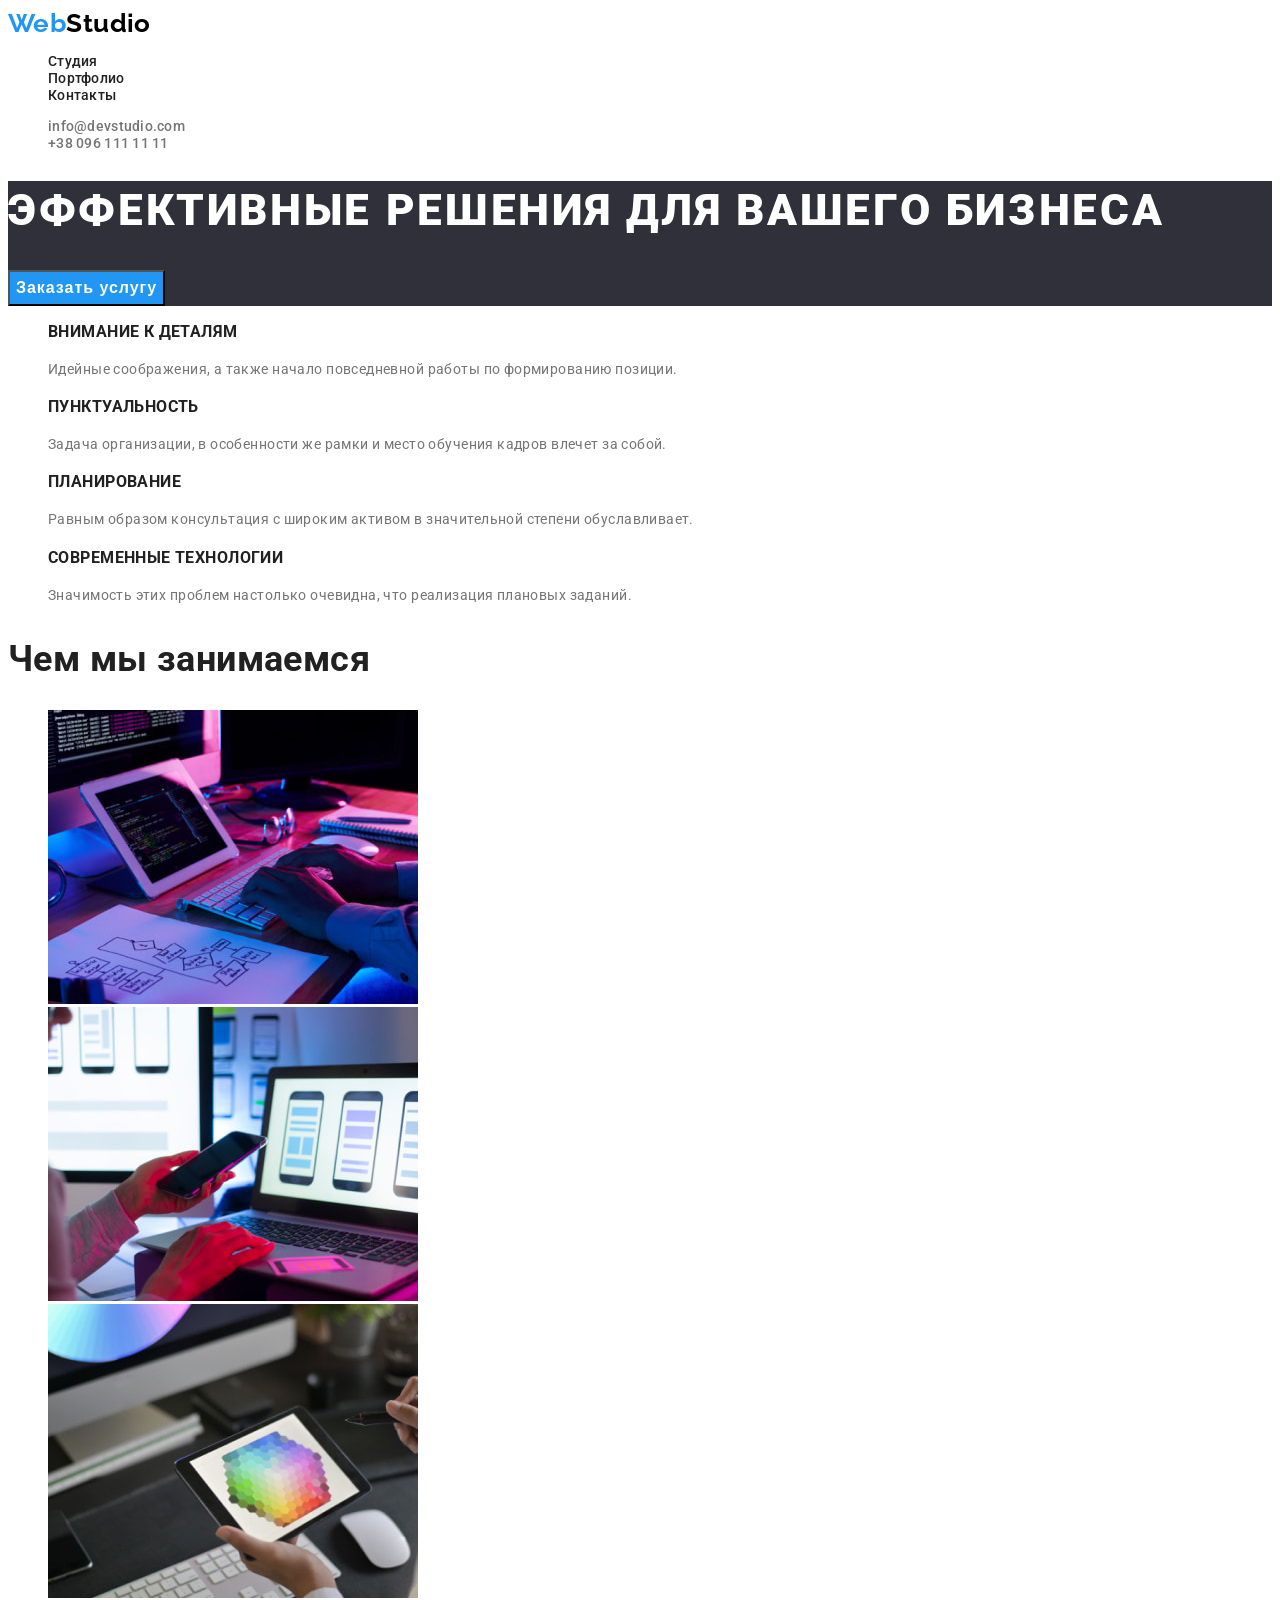
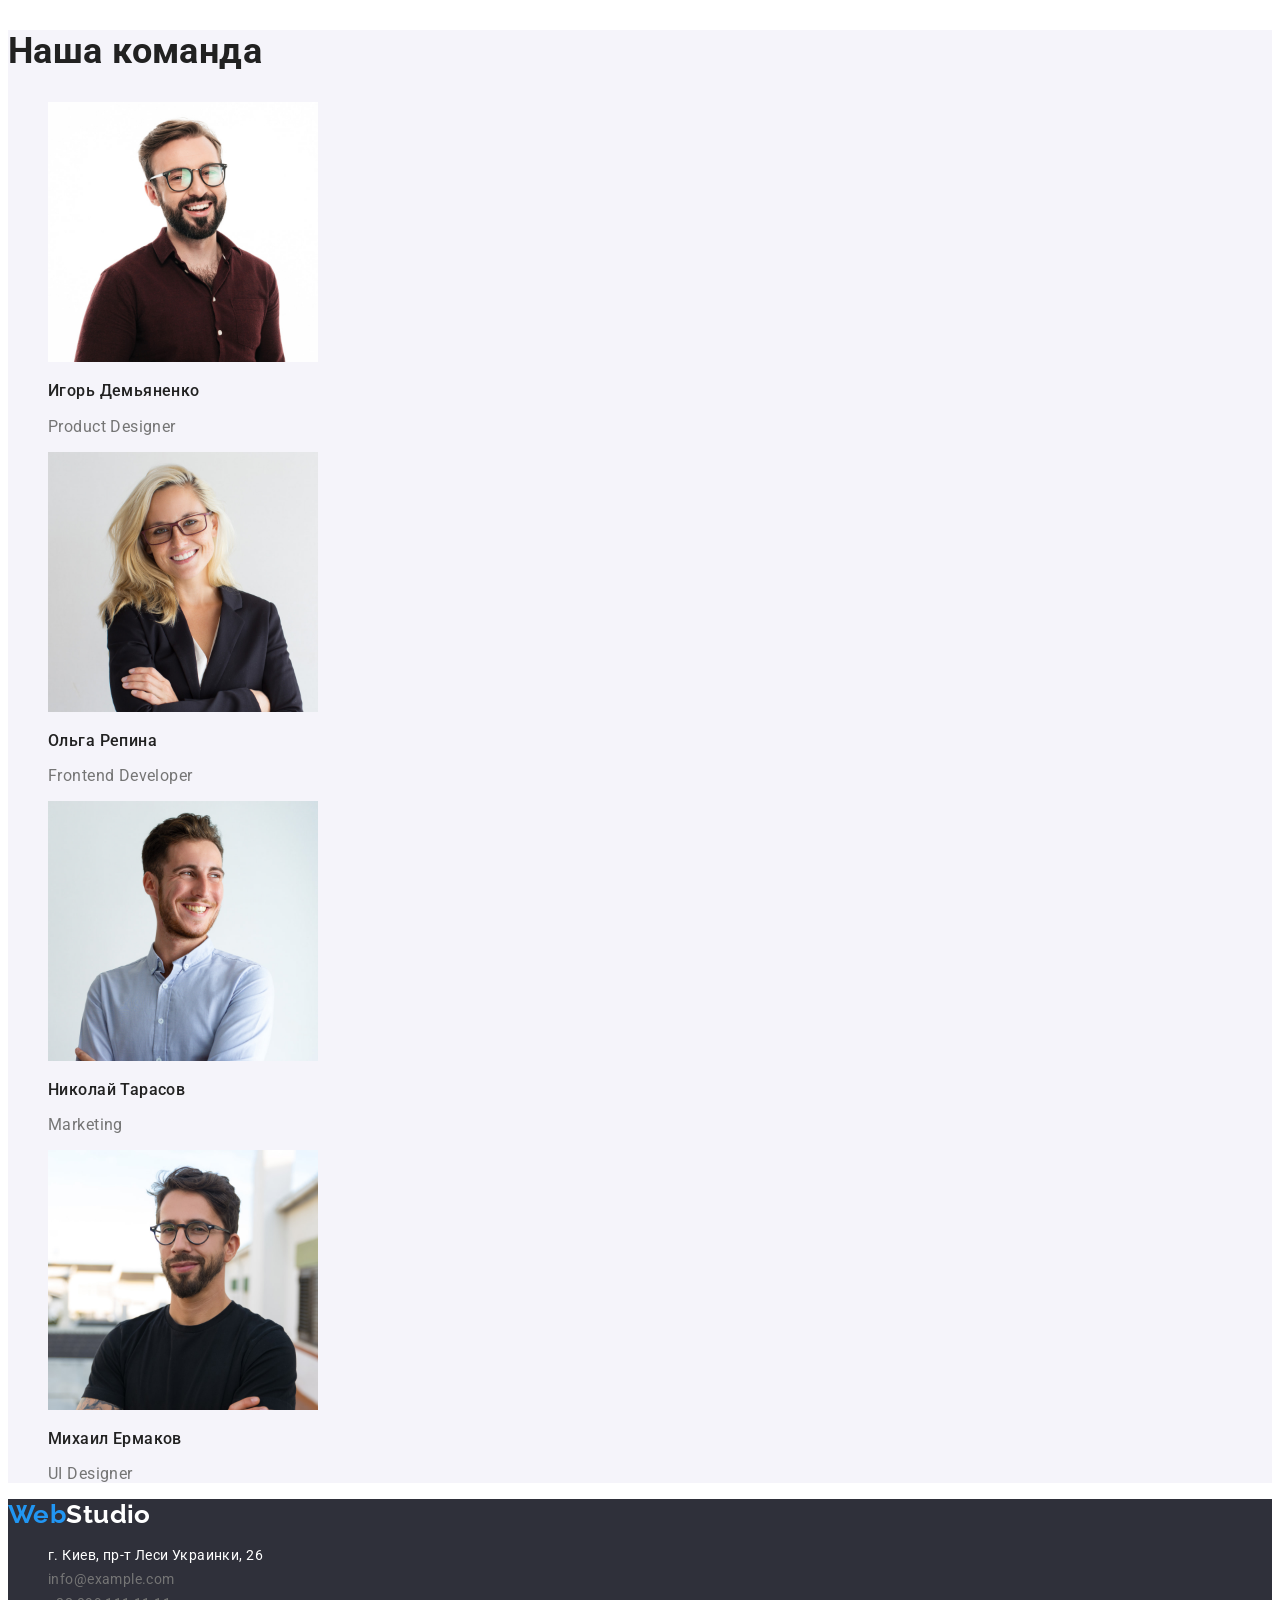
==== index.html @ 4fcdc8d4 "Initial commit" ====
<!DOCTYPE html>
<html lang="ru">
<head>
    <meta charset="UTF-8">
    <meta http-equiv="X-UA-Compatible" content="IE=edge">
    <meta name="viewport" content="width=device-width, initial-scale=1.0">
    <title>WebStudio</title>
    <link rel="stylesheet" href="./css/styles.css">
    <link rel="preconnect" href="https://fonts.googleapis.com">
    <link rel="preconnect" href="https://fonts.gstatic.com" crossorigin>
    <link
        href="https://fonts.googleapis.com/css2?family=Raleway:wght@700&family=Roboto:wght@400;500;700;900&family=Rowdies:wght@300&display=swap"
        rel="stylesheet">
</head>
<body>

    <!--Шапка сайта-->
<header class="header">
    <nav>
        <a class="header-logo" href="./index.html">Web<span class="header-logo-secondary">Studio</span> </a>
        <ul class="header-list">
            <li class="header-item"><a class="link" href="./index.html">Студия</a></li>
            <li class="header-item"><a class="link" href="./portfolio.html">Портфолио</a></li>
            <li class="header-item"><a  class="link" href="">Контакты</a></li>
        </ul>
    </nav>
    <ul class="header-contact-list">
        <li class="header-contact-item"> <a class="link" href="mailto:info@devstudio.com">info@devstudio.com</a></li>
        <li class="header-contact-item"><a class="link" href="tel:+380961111111">+38 096 111 11 11</a> </li>
    </ul>
</header>

<!--Герой-->
<main class="hero">
    <h1 class="hero-title">Эффективные решения для вашего бизнеса</h1>
    <button class="hero-button" type="button">Заказать услугу</button>
</main>

<!--Наши преимущества-->
<section class="advantage">
    <h2 class="advantage-title" hidden>Наши преимущества</h2>
    <ul class="advantage-list">
        <li class="advantage-item">
            <h3 class="advantage-subtitle">Внимание к деталям</h3>
            <p class="advantage-text">Идейные соображения, а также начало повседневной работы по формированию позиции.</p>
        </li>
        <li class="advantage-item">
            <h3 class="advantage-subtitle">Пунктуальность</h3>
            <p class="advantage-text">Задача организации, в особенности же рамки и место обучения кадров влечет за собой.</p>
        </li>
        <li class="advantage-item">
            <h3 class="advantage-subtitle">Планирование</h3>
            <p class="advantage-text">Равным образом консультация с широким активом в значительной степени обуславливает.</p>
        </li>
        <li class="advantage-item">
            <h3 class="advantage-subtitle">Современные технологии</h3>
            <p class="advantage-text">Значимость этих проблем настолько очевидна, что реализация плановых заданий.</p>
        </li>
    </ul>
</section>

<!-- Чем мы занимаемся -->

<section class="business">
    <h2 class="business-title">Чем мы занимаемся</h2>
    <ul class="business-list">
        <li class="business-item">
            <img src="./images/icon1.jpg" alt="Программирование" width="370" height="294">
        </li>
        <li class="business-item">
            <img src="./images/icon2.jpg" alt="Разаработка приложений" width="370" height="294">
        </li>
        <li class="business-item">
            <img src="./images/icon3.jpg" alt="Дизайн" width="370" height="294">
        </li>
    </ul>
</section>

<!-- Наша команда -->

<section class="team">
    <h2 class="team-title">Наша команда</h2>
    <ul class="team-list">
        <li class="team-item">
            <img class="team-img" src="./images/photoid.jpg" alt="Игорь Демьяненко" width="270" height="260">
            <h3 class="team-subtitle">Игорь Демьяненко</h3>
            <p class="team-text">Product Designer</p>
        </li>
        <li class="team-item">
            <img class="team-img" src="./images/photoor.jpg" alt="Ольга Репина" width="270" height="260">
            <h3 class="team-subtitle">Ольга Репина</h3>
            <p class="team-text">Frontend Developer</p>
        </li>
        <li class="team-item">
            <img class="team-img" src="./images/photont.jpg" alt="Николай Тарасов" width="270" height="260">
            <h3 class="team-subtitle">Николай Тарасов</h3>
            <p class="team-text">Marketing</p>
        </li>
        <li class="team-item">
            <img class="team-img" src="./images/photome.jpg" alt="Михаил Ермаков" width="270" height="260">
            <h3 class="team-subtitle">Михаил Ермаков</h3>
            <p class="team-text">UI Designer</p>
        </li>
    </ul>
</section>

<!-- Футер -->

<footer class="footer">
    <a class="footer-logo" href="./index.html">Web<span class="footer-logo-secondary">Studio</span> </a>
    <address>
        <ul class="footer-list">
            <li class="footer-adress">г. Киев, пр-т Леси Украинки, 26</li>
            <li class="footer-mail"><a class="link" href="mailto:info@example.com">info@example.com</a></li>
            <li class="footer-item"><a class="link" href="tel:+380991111111">+38 099 111 11 11</a></li>
        </ul>
    </address>
</footer>

</body>
</html>
---- css/styles.css ----
/* Переменные */
:root {
  /* Основной цвет фона */
  --main-bg-color: #ffffff;

  /* Дополнительный цвет фона*/
  --secondary-light-bg-color: #f5f4fa;
  --secondary-dark-bg-color: #2f303a;
  --secondary-blue-bg-color: #2196f3;
  --hover-btn-color: #188ce8;

  /* Цвета текста */
  /* Дополнительный цвет логотипа */
  --secondary-logo-color: #000000;
  /* Цвет текста заголовков */
  --title-font-color: #212121;
  /*Основной цвет текста */
  --text-font-color: #757575;
  /*Основной цвет текста */
  --white-font-color: #ffffff;
  /*Ховер цвет текста */
  --blue-font-color: #2196f3;
  /*Ховер цвет текста */
  --footer-contact-font-color: rgba(255, 255, 255, 0, 6);
}

body {
  font-family: Roboto, sans-serif;
  font-size: 14px;
  letter-spacing: 0.03em;
  color: var(--text-font-color);
  background-color: var(--main-bg-color);
}

/* ДЛЯ СТРАНИЦЫ СТУДИЯ */

/* Шапка сайта */
.header-logo {
  font-family: Raleway, sans-serif;
  font-weight: 700;
  font-size: 26px;
  line-height: 1.19;
  color: var(--blue-font-color);
  text-decoration: none;
}
.header-logo-secondary {
  color: var(--secondary-logo-color);
}
.header-list {
  list-style: none;
}
.header-item .link {
  font-weight: 500;
  line-height: 1.14;
  letter-spacing: 0.02em;
  color: var(--title-font-color);
  text-decoration: none;
}
.header-item .link:hover,
.header-item .link:focus {
  color: var(--blue-font-color);
}
.header-contact-list {
  list-style: none;
}
.header-contact-list .link {
  font-weight: 500;
  line-height: 1.14;
  letter-spacing: 0.02em;
  color: var(--text-font-color);
  text-decoration: none;
}
.header-contact-list .link:hover,
.header-contact-list .link:focus {
  color: var(--blue-font-color);
}

/* Герой */
.hero {
  background-color: var(--secondary-dark-bg-color);
}
.hero-title {
  font-weight: 900;
  font-size: 44px;
  line-height: 1.36;
  letter-spacing: 0.06em;
  text-transform: uppercase;
  color: var(--white-font-color);
}
.hero-button {
  font-size: 16px;
  font-weight: 700;
  line-height: 1.87;
  letter-spacing: 0.06em;
  text-align: center;
  color: var(--white-font-color);
  background-color: var(--secondary-blue-bg-color);
}
.hero-button:hover,
.hero-button:focus {
  background-color: var(--hover-btn-color);
}

/* Наши преимущества */
.advantage-list {
  list-style: none;
}
.advantage-title {
  visibility: hidden;
}
.advantage-subtitle {
  font-weight: 700;
  line-height: 1.14;
  text-transform: uppercase;
  color: var(--title-font-color);
}
.advantage-text {
  line-height: 1.71;
}

/* Чем мы занимаемся */
.business-title {
  font-weight: 700;
  font-size: 36px;
  line-height: 1.17;
  color: var(--title-font-color);
}
.business-list {
  list-style: none;
}

/* Наша команда */
.team {
  background-color: var(--secondary-light-bg-color);
}
.team-title {
  font-weight: 700;
  font-size: 36px;
  line-height: 1.17;
  color: var(--title-font-color);
}
.team-list {
  list-style: none;
}
.team-subtitle {
  font-weight: 500;
  font-size: 16px;
  line-height: 1.19;
  color: var(--title-font-color);
}
.team-text {
  font-size: 16px;
  line-height: 1.19;
}

/* Футер */
.footer {
  background-color: var(--secondary-dark-bg-color);
}
.footer-logo {
  font-family: Raleway, sans-serif;
  font-weight: 700;
  font-size: 26px;
  line-height: 1.19;
  color: var(--blue-font-color);
  text-decoration: none;
}
.footer-logo-secondary {
  color: var(--white-font-color);
}

.footer-list {
  list-style: none;
}
.footer-list .link {
  line-height: 1.71;
  text-decoration: none;
  color: inherit;
  font-style: normal;
}
.footer-adress {
  line-height: 1.71;
  font-style: normal;
  color: var(--white-font-color);
}

/* ДЛЯ СТРАНИЦЫ ПОРТФОЛИО */

/* Наши работы */
.portfolio-title {
  visibility: hidden;
}

.service-list {
  list-style: none;
}
.service-button {
  font-weight: 500;
  font-size: 16px;
  line-height: 1.62;
  letter-spacing: 0.03em;
  color: var(--title-font-color);
  background-color: var(--secondary-light-bg-color);
  cursor: pointer;
}
.service-button:hover,
.service-button:focus {
  color: var(--white-font-color);
  background-color: var(--secondary-blue-bg-color);
}

.project-list {
  list-style: none;
}
.project-link {
  text-decoration: none;
}
.project-title {
  font-weight: 700;
  font-size: 18px;
  line-height: 2;
  letter-spacing: 0.06em;
  color: var(--title-font-color);
}
.project-text {
  font-size: 16px;
  line-height: 1.87;
  color: var(--text-font-color);
}
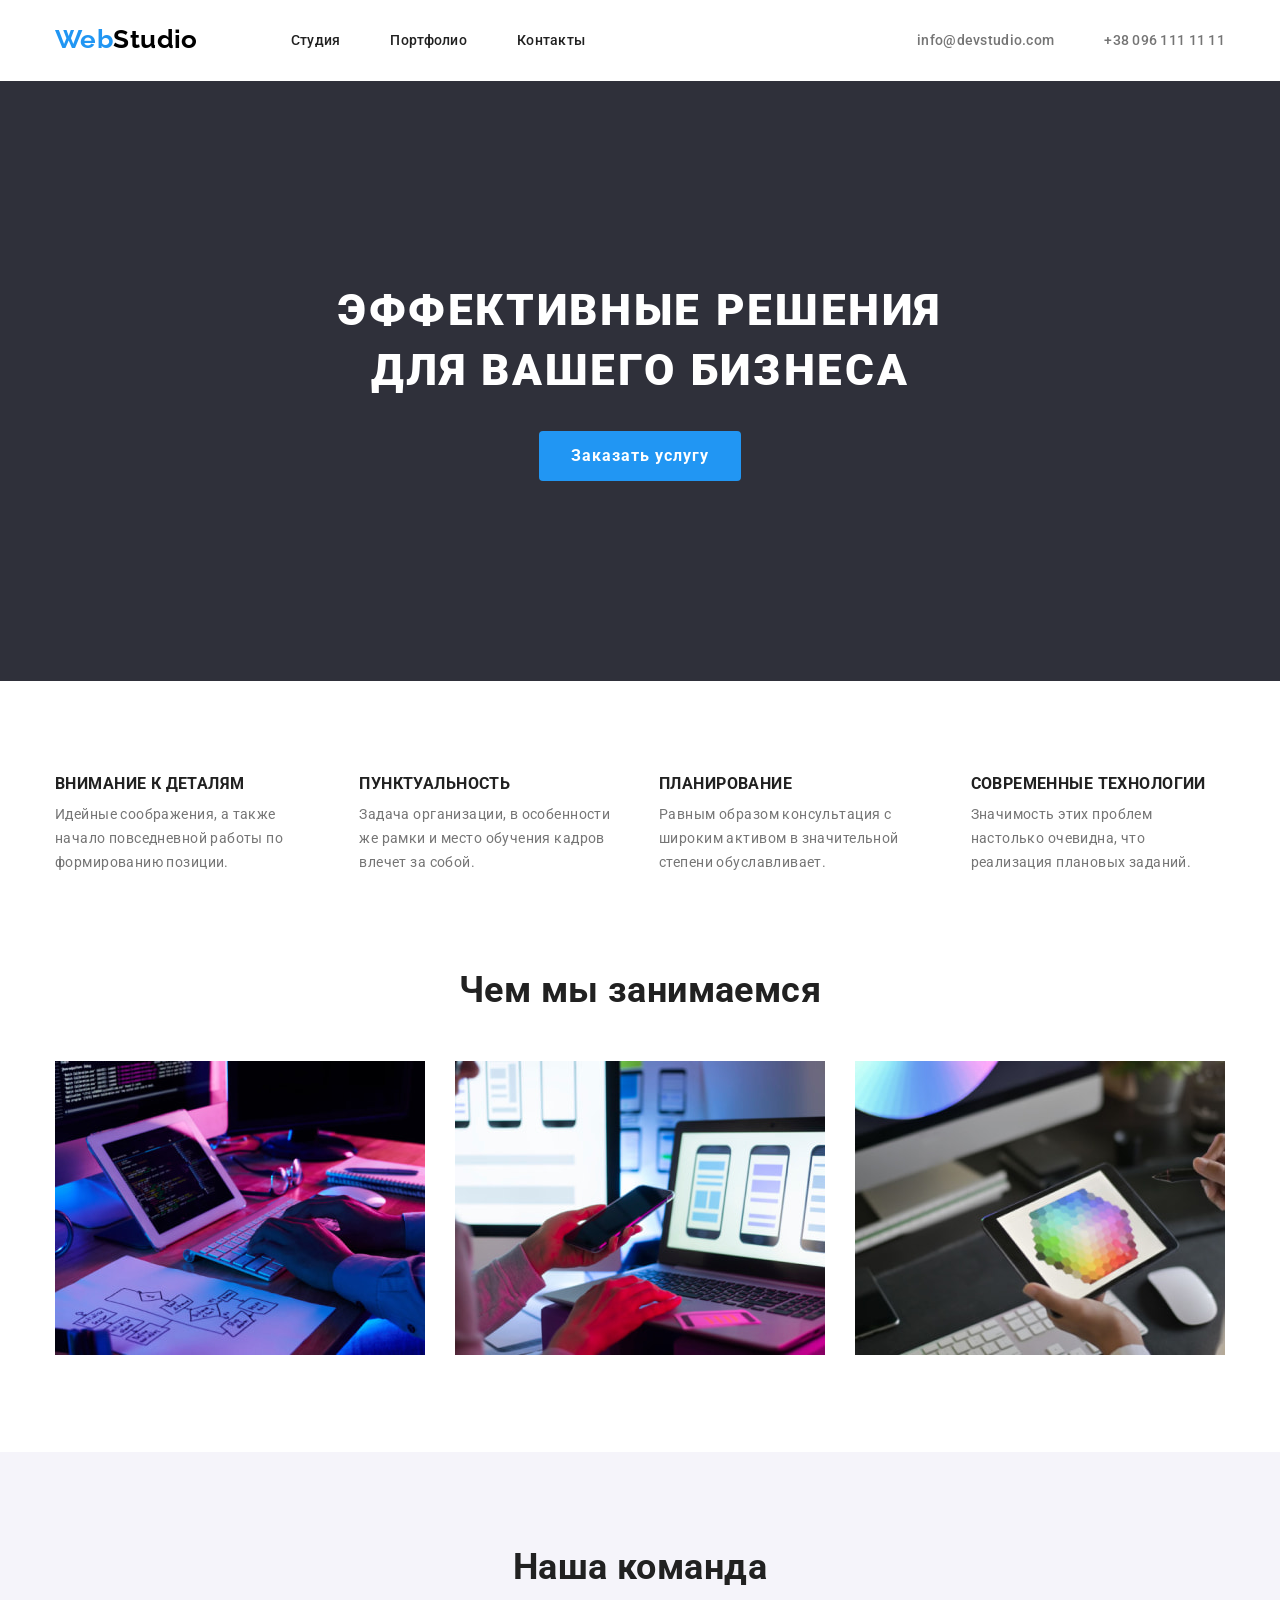
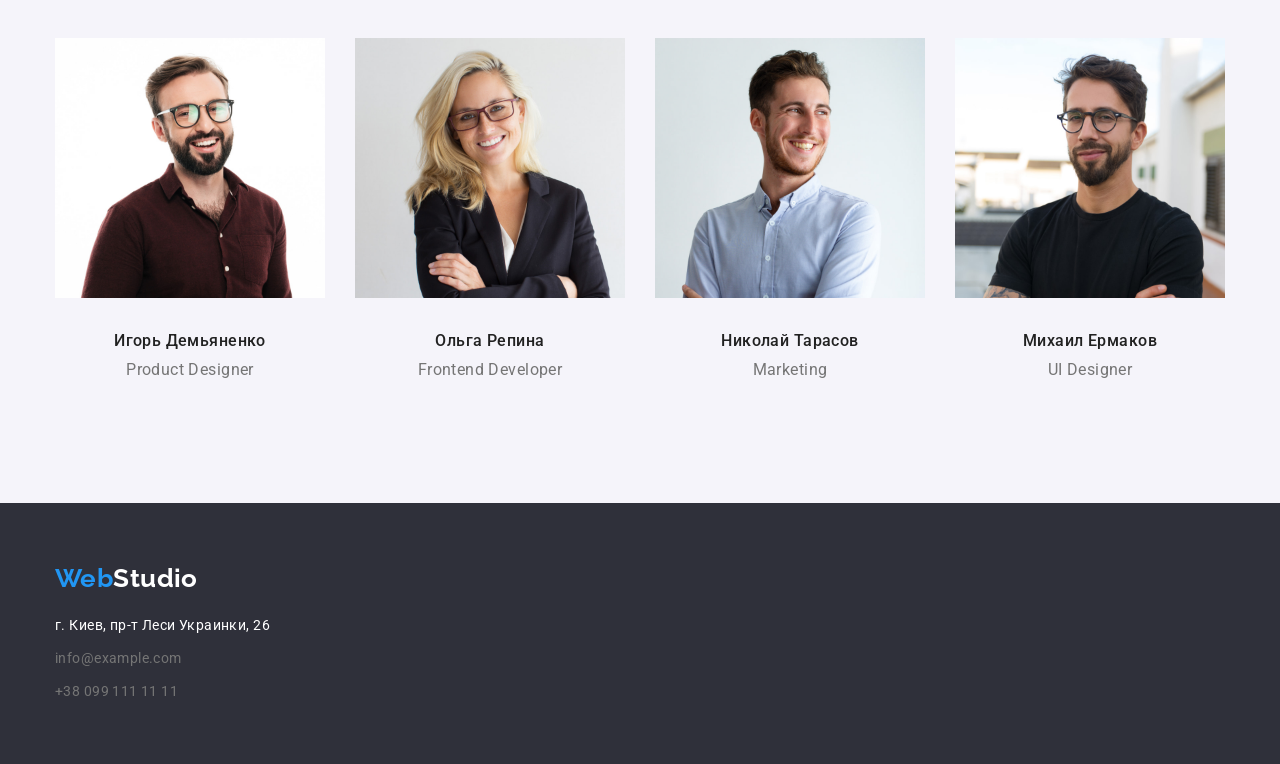
==== commit b1bc3ef1: "Выполнил ДЗ 3" ====
--- a/index.html
+++ b/index.html
@@ -5,6 +5,9 @@
     <meta http-equiv="X-UA-Compatible" content="IE=edge">
     <meta name="viewport" content="width=device-width, initial-scale=1.0">
     <title>WebStudio</title>
+    <link rel="stylesheet" href="https://cdnjs.cloudflare.com/ajax/libs/modern-normalize/1.1.0/modern-normalize.min.css"
+        integrity="sha512-wpPYUAdjBVSE4KJnH1VR1HeZfpl1ub8YT/NKx4PuQ5NmX2tKuGu6U/JRp5y+Y8XG2tV+wKQpNHVUX03MfMFn9Q=="
+        crossorigin="anonymous" referrerpolicy="no-referrer" />
     <link rel="stylesheet" href="./css/styles.css">
     <link rel="preconnect" href="https://fonts.googleapis.com">
     <link rel="preconnect" href="https://fonts.gstatic.com" crossorigin>
@@ -16,105 +19,119 @@
 
     <!--Шапка сайта-->
 <header class="header">
-    <nav>
-        <a class="header-logo" href="./index.html">Web<span class="header-logo-secondary">Studio</span> </a>
-        <ul class="header-list">
-            <li class="header-item"><a class="link" href="./index.html">Студия</a></li>
-            <li class="header-item"><a class="link" href="./portfolio.html">Портфолио</a></li>
-            <li class="header-item"><a  class="link" href="">Контакты</a></li>
+    <div class="container">
+        <nav class="header-nav">
+            <a class="header-logo" href="./index.html">Web<span class="header-logo-secondary">Studio</span> </a>
+            <ul class="header-list">
+                <li class="header-item"><a class="link" href="./index.html">Студия</a></li>
+                <li class="header-item"><a class="link" href="./portfolio.html">Портфолио</a></li>
+                <li class="header-item"><a class="link" href="">Контакты</a></li>
+            </ul>
+        </nav>
+        <ul class="header-contact-list">
+            <li class="header-contact-item"> <a class="link" href="mailto:info@devstudio.com">info@devstudio.com</a></li>
+            <li class="header-contact-item"><a class="link" href="tel:+380961111111">+38 096 111 11 11</a> </li>
         </ul>
-    </nav>
-    <ul class="header-contact-list">
-        <li class="header-contact-item"> <a class="link" href="mailto:info@devstudio.com">info@devstudio.com</a></li>
-        <li class="header-contact-item"><a class="link" href="tel:+380961111111">+38 096 111 11 11</a> </li>
-    </ul>
+    </div>
 </header>
 
 <!--Герой-->
 <main class="hero">
-    <h1 class="hero-title">Эффективные решения для вашего бизнеса</h1>
-    <button class="hero-button" type="button">Заказать услугу</button>
+   <div class="container">
+        <h1 class="hero-title">Эффективные решения для вашего бизнеса</h1>
+        <button class="hero-button"  type="button">Заказать услугу</button>
+   </div>
 </main>
 
 <!--Наши преимущества-->
-<section class="advantage">
-    <h2 class="advantage-title" hidden>Наши преимущества</h2>
-    <ul class="advantage-list">
-        <li class="advantage-item">
-            <h3 class="advantage-subtitle">Внимание к деталям</h3>
-            <p class="advantage-text">Идейные соображения, а также начало повседневной работы по формированию позиции.</p>
-        </li>
-        <li class="advantage-item">
-            <h3 class="advantage-subtitle">Пунктуальность</h3>
-            <p class="advantage-text">Задача организации, в особенности же рамки и место обучения кадров влечет за собой.</p>
-        </li>
-        <li class="advantage-item">
-            <h3 class="advantage-subtitle">Планирование</h3>
-            <p class="advantage-text">Равным образом консультация с широким активом в значительной степени обуславливает.</p>
-        </li>
-        <li class="advantage-item">
-            <h3 class="advantage-subtitle">Современные технологии</h3>
-            <p class="advantage-text">Значимость этих проблем настолько очевидна, что реализация плановых заданий.</p>
-        </li>
-    </ul>
+<section class="advantage section">
+    <div class="container">
+        <h2 class="advantage-title" hidden>Наши преимущества</h2>
+        <ul class="advantage-list">
+            <li class="advantage-item">
+                <h3 class="advantage-subtitle">Внимание к деталям</h3>
+                <p class="advantage-text">Идейные соображения, а также начало повседневной работы по формированию позиции.</p>
+            </li>
+            <li class="advantage-item">
+                <h3 class="advantage-subtitle">Пунктуальность</h3>
+                <p class="advantage-text">Задача организации, в особенности же рамки и место обучения кадров влечет за собой.
+                </p>
+            </li>
+            <li class="advantage-item">
+                <h3 class="advantage-subtitle">Планирование</h3>
+                <p class="advantage-text">Равным образом консультация с широким активом в значительной степени обуславливает.
+                </p>
+            </li>
+            <li class="advantage-item">
+                <h3 class="advantage-subtitle">Современные технологии</h3>
+                <p class="advantage-text">Значимость этих проблем настолько очевидна, что реализация плановых заданий.</p>
+            </li>
+        </ul>
+    </div>
 </section>
 
 <!-- Чем мы занимаемся -->
 
-<section class="business">
-    <h2 class="business-title">Чем мы занимаемся</h2>
-    <ul class="business-list">
-        <li class="business-item">
-            <img src="./images/icon1.jpg" alt="Программирование" width="370" height="294">
-        </li>
-        <li class="business-item">
-            <img src="./images/icon2.jpg" alt="Разаработка приложений" width="370" height="294">
-        </li>
-        <li class="business-item">
-            <img src="./images/icon3.jpg" alt="Дизайн" width="370" height="294">
-        </li>
-    </ul>
+<section class="business np-section">
+    <div class="container">
+        <h2 class="business-title">Чем мы занимаемся</h2>
+        <ul class="business-list">
+            <li class="business-item">
+                <img src="./images/icon1.jpg" alt="Программирование" width="370" height="294">
+            </li>
+            <li class="business-item">
+                <img src="./images/icon2.jpg" alt="Разаработка приложений" width="370" height="294">
+            </li>
+            <li class="business-item">
+                <img src="./images/icon3.jpg" alt="Дизайн" width="370" height="294">
+            </li>
+        </ul>
+    </div>
 </section>
 
 <!-- Наша команда -->
 
-<section class="team">
-    <h2 class="team-title">Наша команда</h2>
-    <ul class="team-list">
-        <li class="team-item">
-            <img class="team-img" src="./images/photoid.jpg" alt="Игорь Демьяненко" width="270" height="260">
-            <h3 class="team-subtitle">Игорь Демьяненко</h3>
-            <p class="team-text">Product Designer</p>
-        </li>
-        <li class="team-item">
-            <img class="team-img" src="./images/photoor.jpg" alt="Ольга Репина" width="270" height="260">
-            <h3 class="team-subtitle">Ольга Репина</h3>
-            <p class="team-text">Frontend Developer</p>
-        </li>
-        <li class="team-item">
-            <img class="team-img" src="./images/photont.jpg" alt="Николай Тарасов" width="270" height="260">
-            <h3 class="team-subtitle">Николай Тарасов</h3>
-            <p class="team-text">Marketing</p>
-        </li>
-        <li class="team-item">
-            <img class="team-img" src="./images/photome.jpg" alt="Михаил Ермаков" width="270" height="260">
-            <h3 class="team-subtitle">Михаил Ермаков</h3>
-            <p class="team-text">UI Designer</p>
-        </li>
-    </ul>
+<section class="team section">
+    <div class="container">
+        <h2 class="team-title">Наша команда</h2>
+        <ul class="team-list">
+            <li class="team-item">
+                <img class="team-img" src="./images/photoid.jpg" alt="Игорь Демьяненко" width="270" height="260">
+                <h3 class="team-subtitle">Игорь Демьяненко</h3>
+                <p class="team-text">Product Designer</p>
+            </li>
+            <li class="team-item">
+                <img class="team-img" src="./images/photoor.jpg" alt="Ольга Репина" width="270" height="260">
+                <h3 class="team-subtitle">Ольга Репина</h3>
+                <p class="team-text">Frontend Developer</p>
+            </li>
+            <li class="team-item">
+                <img class="team-img" src="./images/photont.jpg" alt="Николай Тарасов" width="270" height="260">
+                <h3 class="team-subtitle">Николай Тарасов</h3>
+                <p class="team-text">Marketing</p>
+            </li>
+            <li class="team-item">
+                <img class="team-img" src="./images/photome.jpg" alt="Михаил Ермаков" width="270" height="260">
+                <h3 class="team-subtitle">Михаил Ермаков</h3>
+                <p class="team-text">UI Designer</p>
+            </li>
+        </ul>
+    </div>
 </section>
 
 <!-- Футер -->
 
 <footer class="footer">
-    <a class="footer-logo" href="./index.html">Web<span class="footer-logo-secondary">Studio</span> </a>
-    <address>
-        <ul class="footer-list">
-            <li class="footer-adress">г. Киев, пр-т Леси Украинки, 26</li>
-            <li class="footer-mail"><a class="link" href="mailto:info@example.com">info@example.com</a></li>
-            <li class="footer-item"><a class="link" href="tel:+380991111111">+38 099 111 11 11</a></li>
-        </ul>
-    </address>
+   <div class="container">
+        <a class="footer-logo" href="./index.html">Web<span class="footer-logo-secondary">Studio</span> </a>
+        <address>
+            <ul class="footer-list">
+                <li class="footer-adress">г. Киев, пр-т Леси Украинки, 26</li>
+                <li class="footer-mail"><a class="link" href="mailto:info@example.com">info@example.com</a></li>
+                <li class="footer-item"><a class="link" href="tel:+380991111111">+38 099 111 11 11</a></li>
+            </ul>
+        </address>
+   </div>
 </footer>
 
 </body>
--- a/css/styles.css
+++ b/css/styles.css
@@ -32,10 +32,52 @@
   background-color: var(--main-bg-color);
 }
 
+/* Сброс стилей */
+h1,
+h2,
+h3,
+h4,
+h5,
+h6,
+p,
+ul {
+  margin-top: 0px;
+  margin-bottom: 0px;
+}
+ul {
+  padding: 0px;
+}
+.container {
+  width: 1200px;
+  padding: 0 15px;
+  margin-left: auto;
+  margin-right: auto;
+}
+.section {
+  padding-top: 94px;
+  padding-bottom: 94px;
+}
+.np-section {
+  padding-top: 0px;
+  padding-bottom: 94px;
+}
 /* ДЛЯ СТРАНИЦЫ СТУДИЯ */
 
 /* Шапка сайта */
+.header-portfolio {
+  border-bottom: 1px solid rgba(238, 238, 238, 1);
+}
+.header .container {
+  display: flex;
+}
+.header-nav {
+  display: flex;
+}
 .header-logo {
+  padding-top: 24px;
+  padding-bottom: 25px;
+  margin-right: 93px;
+  justify-content: space-between;
   font-family: Raleway, sans-serif;
   font-weight: 700;
   font-size: 26px;
@@ -47,6 +89,8 @@
   color: var(--secondary-logo-color);
 }
 .header-list {
+  padding: 32px 0;
+  display: flex;
   list-style: none;
 }
 .header-item .link {
@@ -56,11 +100,17 @@
   color: var(--title-font-color);
   text-decoration: none;
 }
+.header-item:not(:last-child) {
+  margin-right: 50px;
+}
 .header-item .link:hover,
 .header-item .link:focus {
   color: var(--blue-font-color);
 }
 .header-contact-list {
+  margin-left: auto;
+  padding: 32px 0;
+  display: flex;
   list-style: none;
 }
 .header-contact-list .link {
@@ -74,12 +124,20 @@
 .header-contact-list .link:focus {
   color: var(--blue-font-color);
 }
-
+.header-contact-item:not(:last-child) {
+  margin-right: 50px;
+}
 /* Герой */
 .hero {
   background-color: var(--secondary-dark-bg-color);
 }
+.hero .container {
+  text-align: center;
+  padding: 200px 252px;
+}
+
 .hero-title {
+  margin-bottom: 30px;
   font-weight: 900;
   font-size: 44px;
   line-height: 1.36;
@@ -88,27 +146,40 @@
   color: var(--white-font-color);
 }
 .hero-button {
+  justify-content: center;
+  align-items: center;
+  min-width: 200px;
+  border: 0px transparent;
+  border-radius: 4px;
+  padding: 10px 32px;
   font-size: 16px;
   font-weight: 700;
   line-height: 1.87;
   letter-spacing: 0.06em;
-  text-align: center;
   color: var(--white-font-color);
   background-color: var(--secondary-blue-bg-color);
 }
+
 .hero-button:hover,
 .hero-button:focus {
   background-color: var(--hover-btn-color);
 }
 
 /* Наши преимущества */
+
 .advantage-list {
-  list-style: none;
-}
+  display: flex;
+  list-style: none;
+}
+.advantage-item:not(:last-child) {
+  margin-right: 30px;
+}
+
 .advantage-title {
   visibility: hidden;
 }
 .advantage-subtitle {
+  margin-bottom: 10px;
   font-weight: 700;
   line-height: 1.14;
   text-transform: uppercase;
@@ -119,14 +190,29 @@
 }
 
 /* Чем мы занимаемся */
+
 .business-title {
+  margin-bottom: 50px;
   font-weight: 700;
   font-size: 36px;
   line-height: 1.17;
-  color: var(--title-font-color);
-}
+  text-align: center;
+  color: var(--title-font-color);
+}
+
 .business-list {
-  list-style: none;
+  display: flex;
+  flex-wrap: wrap;
+  list-style: none;
+}
+.business-item {
+  flex-basis: calc((100% - 60px) / 3);
+}
+.business-item {
+  margin-right: 30px;
+}
+.business-item:nth-child(3n) {
+  margin-right: 0px;
 }
 
 /* Наша команда */
@@ -134,30 +220,52 @@
   background-color: var(--secondary-light-bg-color);
 }
 .team-title {
+  margin-bottom: 50px;
   font-weight: 700;
   font-size: 36px;
   line-height: 1.17;
+  text-align: center;
   color: var(--title-font-color);
 }
 .team-list {
-  list-style: none;
+  display: flex;
+  flex-wrap: wrap;
+  list-style: none;
+}
+.team-img {
+  margin-bottom: 30px;
+}
+.team-item {
+  margin-right: 30px;
+  flex-basis: calc((100% - 90px) / 4);
+}
+.team-item:nth-child(4n) {
+  margin-right: 0px;
 }
 .team-subtitle {
+  margin-bottom: 10px;
   font-weight: 500;
   font-size: 16px;
   line-height: 1.19;
+  text-align: center;
   color: var(--title-font-color);
 }
 .team-text {
+  padding-bottom: 30px;
   font-size: 16px;
   line-height: 1.19;
+  text-align: center;
 }
 
 /* Футер */
+
 .footer {
   background-color: var(--secondary-dark-bg-color);
 }
 .footer-logo {
+  display: inline-block;
+  padding-top: 60px;
+  margin-bottom: 20px;
   font-family: Raleway, sans-serif;
   font-weight: 700;
   font-size: 26px;
@@ -170,6 +278,7 @@
 }
 
 .footer-list {
+  display: inline-block;
   list-style: none;
 }
 .footer-list .link {
@@ -177,11 +286,21 @@
   text-decoration: none;
   color: inherit;
   font-style: normal;
+  padding-bottom: 60px;
 }
 .footer-adress {
+  display: inline-block;
+  margin-bottom: 9px;
   line-height: 1.71;
   font-style: normal;
   color: var(--white-font-color);
+}
+.footer-mail {
+  margin-bottom: 9px;
+}
+.footer-item .link {
+  display: inline-block;
+  padding-bottom: 60px;
 }
 
 /* ДЛЯ СТРАНИЦЫ ПОРТФОЛИО */
@@ -192,9 +311,23 @@
 }
 
 .service-list {
-  list-style: none;
-}
+  display: flex;
+  padding-left: 295px;
+  padding-right: 295px;
+  margin-bottom: 34px;
+  list-style: none;
+}
+
+.service-list-item {
+  margin-right: 8px;
+}
+
 .service-button {
+  padding: 6px 22px;
+  min-width: 73px;
+  border: 1px transparent;
+  border-radius: 4px;
+  justify-content: center;
   font-weight: 500;
   font-size: 16px;
   line-height: 1.62;
@@ -203,6 +336,9 @@
   background-color: var(--secondary-light-bg-color);
   cursor: pointer;
 }
+.web {
+  min-width: 129px;
+}
 .service-button:hover,
 .service-button:focus {
   color: var(--white-font-color);
@@ -210,12 +346,28 @@
 }
 
 .project-list {
-  list-style: none;
+  display: flex;
+  flex-wrap: wrap;
+  list-style: none;
+}
+.project-item {
+  margin-right: 30px;
+  margin-bottom: 30px;
+  flex-basis: calc((100% - 66px) / 3);
+  border: 1px solid rgba(238, 238, 238, 1);
+}
+.project-item:nth-child(3n) {
+  margin-right: -6px;
+}
+
+.project-link > img {
+  margin-bottom: 20px;
 }
 .project-link {
   text-decoration: none;
 }
 .project-title {
+  margin-bottom: 4px;
   font-weight: 700;
   font-size: 18px;
   line-height: 2;
@@ -223,6 +375,7 @@
   color: var(--title-font-color);
 }
 .project-text {
+  padding-bottom: 20px;
   font-size: 16px;
   line-height: 1.87;
   color: var(--text-font-color);
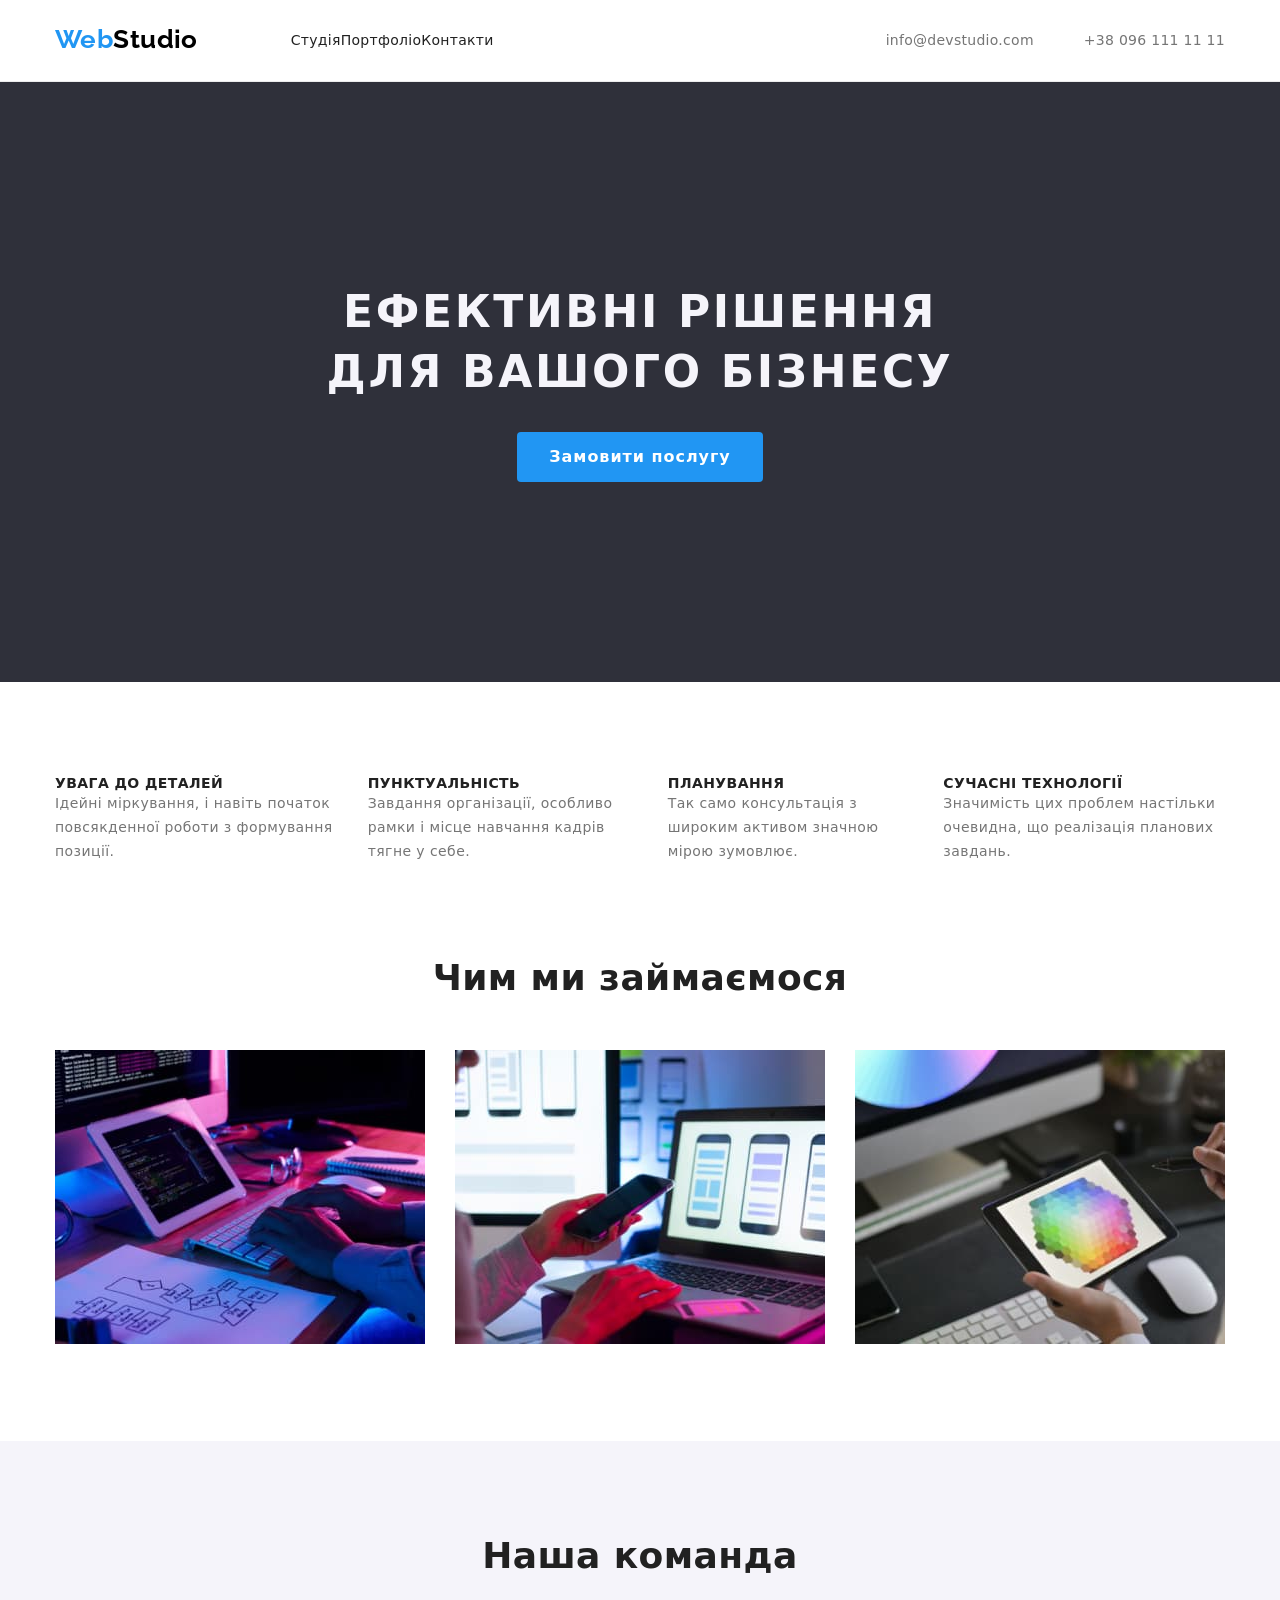
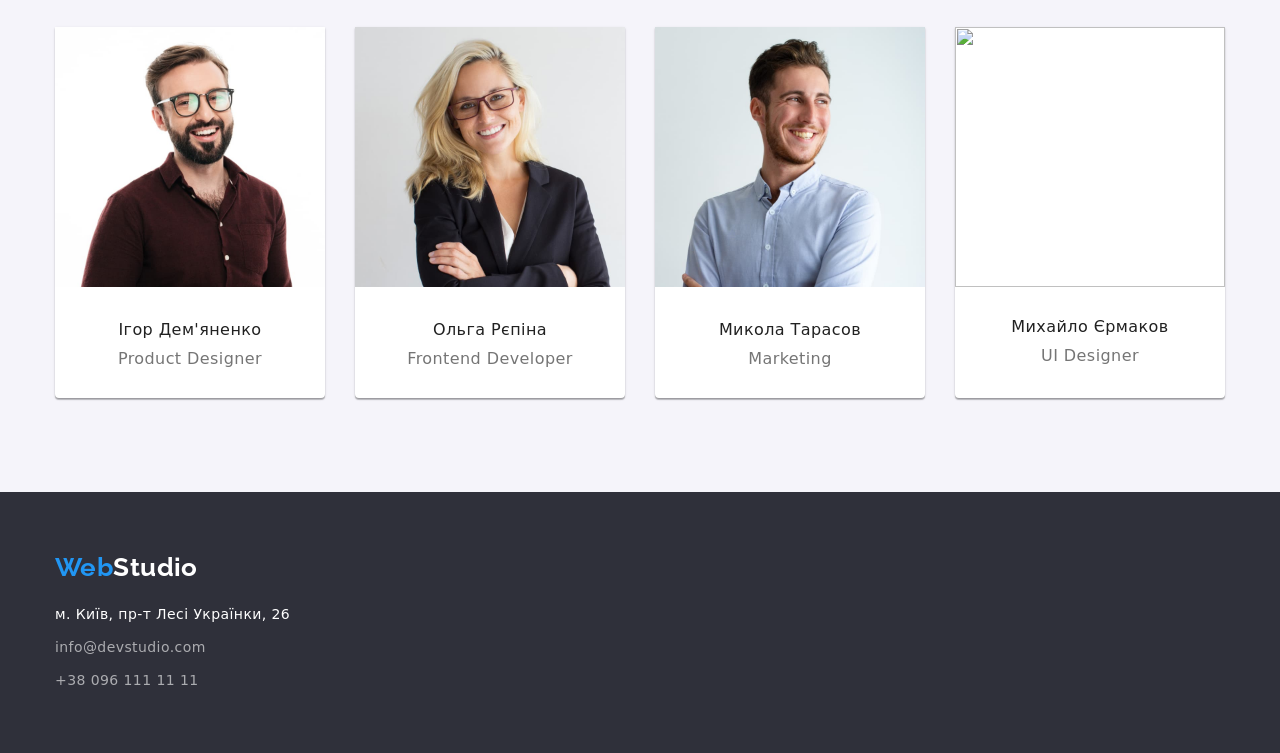
==== commit 3d9c237d: "finished hw3" ====
--- a/index.html
+++ b/index.html
@@ -1,137 +1,133 @@
 <!DOCTYPE html>
-<html lang="ru">
+<html lang="en">
 <head>
     <meta charset="UTF-8">
     <meta http-equiv="X-UA-Compatible" content="IE=edge">
     <meta name="viewport" content="width=device-width, initial-scale=1.0">
-    <title>WebStudio</title>
+    <title>Студія</title>
     <link rel="stylesheet" href="https://cdnjs.cloudflare.com/ajax/libs/modern-normalize/1.1.0/modern-normalize.min.css"
-        integrity="sha512-wpPYUAdjBVSE4KJnH1VR1HeZfpl1ub8YT/NKx4PuQ5NmX2tKuGu6U/JRp5y+Y8XG2tV+wKQpNHVUX03MfMFn9Q=="
-        crossorigin="anonymous" referrerpolicy="no-referrer" />
+    integrity="sha512-wpPYUAdjBVSE4KJnH1VR1HeZfpl1ub8YT/NKx4PuQ5NmX2tKuGu6U/JRp5y+Y8XG2tV+wKQpNHVUX03MfMFn9Q=="
+    crossorigin="anonymous" referrerpolicy="no-referrer">
     <link rel="stylesheet" href="./css/styles.css">
     <link rel="preconnect" href="https://fonts.googleapis.com">
     <link rel="preconnect" href="https://fonts.gstatic.com" crossorigin>
-    <link
-        href="https://fonts.googleapis.com/css2?family=Raleway:wght@700&family=Roboto:wght@400;500;700;900&family=Rowdies:wght@300&display=swap"
+    <link href="https://fonts.googleapis.com/css2?family=Raleway:wght@700&family=Roboto:wght@400;500;700;900&display=swap"
         rel="stylesheet">
+
 </head>
 <body>
+    
+<!-- ХЕДЕР -->
 
-    <!--Шапка сайта-->
 <header class="header">
     <div class="container">
         <nav class="header-nav">
-            <a class="header-logo" href="./index.html">Web<span class="header-logo-secondary">Studio</span> </a>
+            <a class="logo-first" href="/index.html">Web<span class="logo-second">Studio</span></a>
             <ul class="header-list">
-                <li class="header-item"><a class="link" href="./index.html">Студия</a></li>
-                <li class="header-item"><a class="link" href="./portfolio.html">Портфолио</a></li>
-                <li class="header-item"><a class="link" href="">Контакты</a></li>
+                <li class="header-link"><a class="link" href="/index.html">Студія</a></li>
+                <li class="header-link"><a class="link" href="/portfolio.html">Портфоліо</a></li>
+                <li class="header-link"><a class="link" href="">Контакти</a></li>
             </ul>
         </nav>
-        <ul class="header-contact-list">
-            <li class="header-contact-item"> <a class="link" href="mailto:info@devstudio.com">info@devstudio.com</a></li>
-            <li class="header-contact-item"><a class="link" href="tel:+380961111111">+38 096 111 11 11</a> </li>
+        
+        <ul class="header-contacts-list">
+            <li class="item"><a class="link" href="mailto:info@devstudio.com">info@devstudio.com</a></li>
+            <li class="item"><a class="link" href="tel:+380961111111">+38 096 111 11 11</a></li>
         </ul>
     </div>
 </header>
 
-<!--Герой-->
+<!--ГЕРОЙ-->
 <main class="hero">
-   <div class="container">
-        <h1 class="hero-title">Эффективные решения для вашего бизнеса</h1>
-        <button class="hero-button"  type="button">Заказать услугу</button>
-   </div>
+    <h1 class="hero-title">Ефективні рішення для вашого бізнесу</h1>
+    <button  class="hero-btn" type="button">Замовити послугу</button>
 </main>
 
-<!--Наши преимущества-->
-<section class="advantage section">
+<!--НАШІ ПЕРЕВАГИ-->
+<section class="benefits section">
     <div class="container">
-        <h2 class="advantage-title" hidden>Наши преимущества</h2>
-        <ul class="advantage-list">
-            <li class="advantage-item">
-                <h3 class="advantage-subtitle">Внимание к деталям</h3>
-                <p class="advantage-text">Идейные соображения, а также начало повседневной работы по формированию позиции.</p>
-            </li>
-            <li class="advantage-item">
-                <h3 class="advantage-subtitle">Пунктуальность</h3>
-                <p class="advantage-text">Задача организации, в особенности же рамки и место обучения кадров влечет за собой.
-                </p>
-            </li>
-            <li class="advantage-item">
-                <h3 class="advantage-subtitle">Планирование</h3>
-                <p class="advantage-text">Равным образом консультация с широким активом в значительной степени обуславливает.
-                </p>
-            </li>
-            <li class="advantage-item">
-                <h3 class="advantage-subtitle">Современные технологии</h3>
-                <p class="advantage-text">Значимость этих проблем настолько очевидна, что реализация плановых заданий.</p>
-            </li>
+    <h2 class="visually-hidden">Наші переваги</h2>
+    <ul class="behefits-list">
+        <li class="benefits-item">
+            <h3 class="benefits-title">УВАГА ДО ДЕТАЛЕЙ</h3>
+            <p class="benefits-text">Ідейні міркування, і навіть початок повсякденної роботи з формування позиції.</p>
+        </li>
+        <li class="benefits-item">
+            <h3 class="benefits-title">ПУНКТУАЛЬНІСТЬ</h3>
+            <p class="benefits-text">Завдання організації, особливо рамки і місце навчання кадрів тягне у себе.</p>
+        </li>
+        <li class="benefits-item">
+            <h3 class="benefits-title">ПЛАНУВАННЯ</h3>
+            <p class="benefits-text">Так само консультація з широким активом значною мірою зумовлює.</p>
+        </li>
+        <li class="benefits-item">
+            <h3 class="benefits-title">СУЧАСНІ ТЕХНОЛОГІЇ</h3>
+            <p class="benefits-text">Значимість цих проблем настільки очевидна, що реалізація планових завдань.</p>
+        </li>
+    </ul>
+    </div>
+    
+</section>
+
+<!--Чим ми займаємося-->
+<section class="business section">
+    <div class="container">
+        <h2 class="business-title">Чим ми займаємося</h2>
+        <ul class="business-list">
+            <li class="business-img"><img src="./images/img1.jpg" width="370" height="294" alt="Програмування"></li>
+            <li class="business-img"><img src="./images/img2.jpg" width="370" height="294" alt="Розробка додатків"></li>
+            <li class="business-img"><img src="./images/img3.jpg" width="370" height="294" alt="Дизайн"></li>
         </ul>
     </div>
 </section>
 
-<!-- Чем мы занимаемся -->
+<!-- НАША КОМАНДА -->
 
-<section class="business np-section">
-    <div class="container">
-        <h2 class="business-title">Чем мы занимаемся</h2>
-        <ul class="business-list">
-            <li class="business-item">
-                <img src="./images/icon1.jpg" alt="Программирование" width="370" height="294">
-            </li>
-            <li class="business-item">
-                <img src="./images/icon2.jpg" alt="Разаработка приложений" width="370" height="294">
-            </li>
-            <li class="business-item">
-                <img src="./images/icon3.jpg" alt="Дизайн" width="370" height="294">
-            </li>
-        </ul>
-    </div>
+<section class="team section">
+   <div class="container">
+    <h2 class="team-title">Наша команда</h2>
+    
+    <ul class="team-list">
+        <li class="team-item">
+            <img class="team-img" src="./images/Igor.jpg" width="270" height="260" alt="">
+            <h3 class="team-name">Ігор Дем'яненко</h3>
+            <p class="team-text">Product Designer</p>
+        </li>
+        <li class="team-item">
+            <img class="team-img" src="./images/Olga.jpg" width="270" height="260" alt="">
+            <h3 class="team-name">Ольга Рєпіна</h3>
+            <p class="team-text">Frontend Developer</p>
+        </li>
+        <li class="team-item">
+            <img class="team-img" src="./images/Mykola.jpg" width="270" height="260" alt="">
+            <h3 class="team-name">Микола Тарасов</h3>
+            <p class="team-text">Marketing</p>
+        </li>
+        <li class="team-item">
+            <img class="team-img" src="./images/Mykhaylo.jpg" width="270" height="260" alt="">
+            <h3 class="team-name">Михайло Єрмаков</h3>
+            <p class="team-text">UI Designer</p>
+        </li>
+    </ul>
+
+   </div>
 </section>
 
-<!-- Наша команда -->
-
-<section class="team section">
-    <div class="container">
-        <h2 class="team-title">Наша команда</h2>
-        <ul class="team-list">
-            <li class="team-item">
-                <img class="team-img" src="./images/photoid.jpg" alt="Игорь Демьяненко" width="270" height="260">
-                <h3 class="team-subtitle">Игорь Демьяненко</h3>
-                <p class="team-text">Product Designer</p>
-            </li>
-            <li class="team-item">
-                <img class="team-img" src="./images/photoor.jpg" alt="Ольга Репина" width="270" height="260">
-                <h3 class="team-subtitle">Ольга Репина</h3>
-                <p class="team-text">Frontend Developer</p>
-            </li>
-            <li class="team-item">
-                <img class="team-img" src="./images/photont.jpg" alt="Николай Тарасов" width="270" height="260">
-                <h3 class="team-subtitle">Николай Тарасов</h3>
-                <p class="team-text">Marketing</p>
-            </li>
-            <li class="team-item">
-                <img class="team-img" src="./images/photome.jpg" alt="Михаил Ермаков" width="270" height="260">
-                <h3 class="team-subtitle">Михаил Ермаков</h3>
-                <p class="team-text">UI Designer</p>
-            </li>
-        </ul>
-    </div>
-</section>
-
-<!-- Футер -->
+<!-- ФУТЕР -->
 
 <footer class="footer">
-   <div class="container">
-        <a class="footer-logo" href="./index.html">Web<span class="footer-logo-secondary">Studio</span> </a>
-        <address>
-            <ul class="footer-list">
-                <li class="footer-adress">г. Киев, пр-т Леси Украинки, 26</li>
-                <li class="footer-mail"><a class="link" href="mailto:info@example.com">info@example.com</a></li>
-                <li class="footer-item"><a class="link" href="tel:+380991111111">+38 099 111 11 11</a></li>
+    <div class="container">
+       <div class="footer-logo">
+        <a class="logo-first" href="/index.html">Web<span class="logo-second">Studio</span></a>
+       </div>
+        <address class="footer-adress">
+            <ul class="footer-alress list">
+                <li class="footer-adress item">м. Київ, пр-т Лесі Українки, 26</li>
+                <li class="footer-adress link"><a href="mailto:info@devstudio.com">info@devstudio.com</a></li>
+                <li class="footer-adress link"><a href="tel:+380961111111">+38 096 111 11 11</a></li>
             </ul>
         </address>
-   </div>
+    </div>
 </footer>
 
 </body>
--- a/css/styles.css
+++ b/css/styles.css
@@ -1,382 +1,401 @@
-/* Переменные */
+/* ЗМІННІ */
 :root {
-  /* Основной цвет фона */
-  --main-bg-color: #ffffff;
-
-  /* Дополнительный цвет фона*/
-  --secondary-light-bg-color: #f5f4fa;
-  --secondary-dark-bg-color: #2f303a;
-  --secondary-blue-bg-color: #2196f3;
-  --hover-btn-color: #188ce8;
-
-  /* Цвета текста */
-  /* Дополнительный цвет логотипа */
-  --secondary-logo-color: #000000;
-  /* Цвет текста заголовков */
-  --title-font-color: #212121;
-  /*Основной цвет текста */
-  --text-font-color: #757575;
-  /*Основной цвет текста */
-  --white-font-color: #ffffff;
-  /*Ховер цвет текста */
-  --blue-font-color: #2196f3;
-  /*Ховер цвет текста */
-  --footer-contact-font-color: rgba(255, 255, 255, 0, 6);
+
+    /* Кольори фону */
+--main-bg-color: #FFFFFF;
+--sec-bg-color: #F5F4FA;
+--dark-bg-color: #2F303A;
+
+/* Кольори тексту */
+--main-text-color: #212121;
+--sec-text-color: #757575;
+--hover-text-color: #2196F3;
+--main-logo-color: #2196F3;
+--secondary-logo-color: #000000;
+
+
 }
 
 body {
-  font-family: Roboto, sans-serif;
-  font-size: 14px;
-  letter-spacing: 0.03em;
-  color: var(--text-font-color);
-  background-color: var(--main-bg-color);
-}
-
-/* Сброс стилей */
-h1,
-h2,
-h3,
-h4,
-h5,
-h6,
-p,
+    background-color: var(--main-bg-color)
+    font-family: 'Roboto', sans-serif;
+    font-size: 14px;
+    letter-spacing: 0.03em;
+    color: var(--main-text-color);
+}
+
+/* Скидання стилів */
+a {
+    color: inherit;
+    text-decoration: none;
+}
+
 ul {
-  margin-top: 0px;
-  margin-bottom: 0px;
-}
-ul {
-  padding: 0px;
-}
+    list-style: none;
+}
+
+h1, h2, h3, h4, h5, h6, p, ul {
+        margin: 0px;
+        padding: 0px;
+}
+
 .container {
-  width: 1200px;
-  padding: 0 15px;
-  margin-left: auto;
-  margin-right: auto;
-}
+        width: 1200px;
+        padding: 0 15px;
+        margin-left: auto;
+        margin-right: auto;
+}
+
 .section {
-  padding-top: 94px;
-  padding-bottom: 94px;
-}
-.np-section {
-  padding-top: 0px;
-  padding-bottom: 94px;
-}
-/* ДЛЯ СТРАНИЦЫ СТУДИЯ */
-
-/* Шапка сайта */
-.header-portfolio {
-  border-bottom: 1px solid rgba(238, 238, 238, 1);
-}
+        padding-top: 94px;
+        padding-bottom: 94px;
+}
+
+/* СТОРІНКА СТУДІЯ*/
+
+/* ХЕДЕР */
+
+.header {
+        background-color: var(--main-bg-color)
+}
+
+.logo-first,
+.logo-second {
+
+        font-family: 'Raleway', sans-serif;
+        font-weight: 700;
+        font-size: 26px;
+        line-height: 1.19;
+        color: var(--hover-text-color);
+        padding-top: 24px;
+        padding-bottom: 25px;
+       
+
+}
+
+.logo-second {
+    color: var(--secondary-logo-color);margin-right: 93px;
+}
+
 .header .container {
-  display: flex;
+        display: flex;
+        justify-content: space-between;
+
+}
+
+.header-list .link {
+        font-weight: 500;
+        font-size: 14px;
+        line-height: 1.14;
+        letter-spacing: 0.02em;
+}
+
+.header-list .link:focus,
+.header-list .link:hover {
+    color: var(--hover-text-color)
+}
+
+.header-list {
+        display: flex;
+        align-items: center;
+        padding-top: 32px;
+        padding-bottom: 32px;
+}
+
+.header-contacts-list {
+        font-weight: 500;
+        font-size: 14px;
+        line-height: 1.14px;
+        letter-spacing: 0.02em;
+        color: var(--sec-text-color);
+        display: flex;
+        align-items: center;
+        padding-top: 32px;
+        padding-bottom: 32px;
+}
+
+.header-contacts-list .link:hover,
+.header-contacts-list .link:focus {
+    color: var(--hover-text-color);
+}
+
+.header-contacts-list .item:not(:last-child) {
+        margin-right: 50px;
+}
+
+.header .container {
+        display: flex;
+        align-items: center;
 }
 .header-nav {
-  display: flex;
-}
-.header-logo {
-  padding-top: 24px;
-  padding-bottom: 25px;
-  margin-right: 93px;
-  justify-content: space-between;
-  font-family: Raleway, sans-serif;
-  font-weight: 700;
-  font-size: 26px;
-  line-height: 1.19;
-  color: var(--blue-font-color);
-  text-decoration: none;
-}
-.header-logo-secondary {
-  color: var(--secondary-logo-color);
-}
-.header-list {
-  padding: 32px 0;
-  display: flex;
-  list-style: none;
-}
-.header-item .link {
-  font-weight: 500;
-  line-height: 1.14;
-  letter-spacing: 0.02em;
-  color: var(--title-font-color);
-  text-decoration: none;
-}
-.header-item:not(:last-child) {
-  margin-right: 50px;
-}
-.header-item .link:hover,
-.header-item .link:focus {
-  color: var(--blue-font-color);
-}
-.header-contact-list {
-  margin-left: auto;
-  padding: 32px 0;
-  display: flex;
-  list-style: none;
-}
-.header-contact-list .link {
-  font-weight: 500;
-  line-height: 1.14;
-  letter-spacing: 0.02em;
-  color: var(--text-font-color);
-  text-decoration: none;
-}
-.header-contact-list .link:hover,
-.header-contact-list .link:focus {
-  color: var(--blue-font-color);
-}
-.header-contact-item:not(:last-child) {
-  margin-right: 50px;
-}
-/* Герой */
+        display: flex;
+}
+
+.header-list .link:not(:last-child) {
+        margin-right: 50px;
+}
+
+
+
+/* ГЕРОЙ */
 .hero {
-  background-color: var(--secondary-dark-bg-color);
-}
-.hero .container {
-  text-align: center;
-  padding: 200px 252px;
+        background-color: var(--dark-bg-color);
+        padding-top: 200px;
+        padding-bottom: 200px;            
 }
 
 .hero-title {
-  margin-bottom: 30px;
-  font-weight: 900;
-  font-size: 44px;
-  line-height: 1.36;
-  letter-spacing: 0.06em;
-  text-transform: uppercase;
-  color: var(--white-font-color);
-}
-.hero-button {
-  justify-content: center;
-  align-items: center;
-  min-width: 200px;
-  border: 0px transparent;
-  border-radius: 4px;
-  padding: 10px 32px;
-  font-size: 16px;
-  font-weight: 700;
-  line-height: 1.87;
-  letter-spacing: 0.06em;
-  color: var(--white-font-color);
-  background-color: var(--secondary-blue-bg-color);
-}
-
-.hero-button:hover,
-.hero-button:focus {
-  background-color: var(--hover-btn-color);
-}
-
-/* Наши преимущества */
-
-.advantage-list {
-  display: flex;
-  list-style: none;
-}
-.advantage-item:not(:last-child) {
-  margin-right: 30px;
-}
-
-.advantage-title {
-  visibility: hidden;
-}
-.advantage-subtitle {
-  margin-bottom: 10px;
-  font-weight: 700;
-  line-height: 1.14;
-  text-transform: uppercase;
-  color: var(--title-font-color);
-}
-.advantage-text {
-  line-height: 1.71;
-}
-
-/* Чем мы занимаемся */
+        width: 696px;
+        margin-bottom: 30px;
+        margin-left: auto;
+        margin-right: auto;
+        font-weight: 900;
+        font-size: 44px;
+        line-height: 1.36;
+        text-align: center;
+        letter-spacing: 0.06em;
+        text-transform: uppercase;
+        color: var(--sec-bg-color)
+}
+.hero-btn {
+        display: block;
+        margin-left: auto;
+        margin-right: auto;
+        padding: 10px 32px;
+        min-width: 200px;
+        border: 0px transparent;
+        border-radius: 4px;
+        cursor: pointer;
+        font-weight: 700;
+        font-size: 16px;
+        line-height: 1.88;
+        text-align: center;
+        letter-spacing: 0.06em;
+        color: var(--main-bg-color);
+        background-color: var(--hover-text-color)
+    
+}
+
+/* НАШІ ПЕРЕВАГИ */
+
+.visually-hidden {
+    position: absolute;
+    width: 1px;
+    height: 1px;
+    margin: -1px;
+    border: 0;
+    padding: 0;
+    white-space: nowrap;
+    clip-path: inset(100%);
+    clip: rect(0 0 0 0);
+    overflow: hidden;
+}
+
+
+.benefits {
+        padding-bottom: 0px;
+}
+
+.behefits-list{
+        display: flex;
+}
+
+.benefits-item:not(:last-child) {
+        margin-right: 30px;
+}
+
+.benefits-title {
+        font-style: normal;
+        font-weight: 700;
+        font-size: 14px;
+        line-height: 1.14;
+        text-transform: uppercase;
+}
+
+.benefits-text {
+        font-size: 14px;
+        line-height: 1.71;
+        color: var(--sec-text-color);
+}
+
+/* ЧИМ МИ ЗАЙМАЄМОСЯ */
+
 
 .business-title {
-  margin-bottom: 50px;
-  font-weight: 700;
-  font-size: 36px;
-  line-height: 1.17;
-  text-align: center;
-  color: var(--title-font-color);
+        margin-bottom: 50px;
+        font-weight: 700;
+        font-size: 36px;
+        line-height: 1.17;
+        text-align: center;
 }
 
 .business-list {
-  display: flex;
-  flex-wrap: wrap;
-  list-style: none;
-}
-.business-item {
-  flex-basis: calc((100% - 60px) / 3);
-}
-.business-item {
-  margin-right: 30px;
-}
-.business-item:nth-child(3n) {
-  margin-right: 0px;
-}
-
-/* Наша команда */
+        display: flex;
+        flex-wrap: wrap;
+        flex-basis: calc((100% - 60px) / 3);
+}
+
+.business-img:not(:last-child) {
+        margin-right: 30px;
+}
+
+/* НАША КОМАНДА */
+
 .team {
-  background-color: var(--secondary-light-bg-color);
-}
+        background-color: var(--sec-bg-color)
+}
+
 .team-title {
-  margin-bottom: 50px;
-  font-weight: 700;
-  font-size: 36px;
-  line-height: 1.17;
-  text-align: center;
-  color: var(--title-font-color);
-}
+        margin-bottom: 50px;
+        font-weight: 700;
+        font-size: 36px;
+        line-height: 1.17;
+        text-align: center;
+}
+.team-name {
+        margin-bottom: 10px;
+        font-weight: 500;
+        font-size: 16px;
+        line-height: 1.19;
+}
+.team-text {
+        font-size: 16px;
+        line-height: 1.19;
+        color: var(--sec-text-color);
+}
+
 .team-list {
-  display: flex;
-  flex-wrap: wrap;
-  list-style: none;
-}
+        display: flex;
+        flex-wrap: wrap;
+        flex-basis: calc((100% - 90px) / 4);
+}
+
+.team-item:not(:last-child) {
+        margin-right: 30px;
+}
+
 .team-img {
-  margin-bottom: 30px;
-}
+        margin-bottom: 30px;
+}
+
 .team-item {
-  margin-right: 30px;
-  flex-basis: calc((100% - 90px) / 4);
-}
-.team-item:nth-child(4n) {
-  margin-right: 0px;
-}
-.team-subtitle {
-  margin-bottom: 10px;
-  font-weight: 500;
-  font-size: 16px;
-  line-height: 1.19;
-  text-align: center;
-  color: var(--title-font-color);
-}
-.team-text {
-  padding-bottom: 30px;
-  font-size: 16px;
-  line-height: 1.19;
-  text-align: center;
-}
-
-/* Футер */
+        padding-bottom: 30px;
+        text-align: center;
+        background-color: var(--main-bg-color);
+        box-shadow: 0px 1px 3px rgba(0, 0, 0, 0.12), 0px 1px 1px rgba(0, 0, 0, 0.14), 0px 2px 1px rgba(0, 0, 0, 0.2);
+        border-radius: 0px 0px 4px 4px;
+}
+
+/* ФУТЕР */
 
 .footer {
-  background-color: var(--secondary-dark-bg-color);
-}
+    background-color: var(--dark-bg-color);
+    padding-top: 60px;
+    padding-bottom: 60px;
+}
+
+.footer .logo-second {
+    color: var(--main-bg-color);
+}
+
 .footer-logo {
-  display: inline-block;
-  padding-top: 60px;
-  margin-bottom: 20px;
-  font-family: Raleway, sans-serif;
-  font-weight: 700;
-  font-size: 26px;
-  line-height: 1.19;
-  color: var(--blue-font-color);
-  text-decoration: none;
-}
-.footer-logo-secondary {
-  color: var(--white-font-color);
-}
-
-.footer-list {
-  display: inline-block;
-  list-style: none;
-}
-.footer-list .link {
-  line-height: 1.71;
-  text-decoration: none;
-  color: inherit;
-  font-style: normal;
-  padding-bottom: 60px;
-}
-.footer-adress {
-  display: inline-block;
-  margin-bottom: 9px;
-  line-height: 1.71;
-  font-style: normal;
-  color: var(--white-font-color);
-}
-.footer-mail {
-  margin-bottom: 9px;
-}
-.footer-item .link {
-  display: inline-block;
-  padding-bottom: 60px;
-}
-
-/* ДЛЯ СТРАНИЦЫ ПОРТФОЛИО */
-
-/* Наши работы */
-.portfolio-title {
-  visibility: hidden;
-}
-
-.service-list {
-  display: flex;
-  padding-left: 295px;
-  padding-right: 295px;
-  margin-bottom: 34px;
-  list-style: none;
-}
-
-.service-list-item {
-  margin-right: 8px;
-}
-
-.service-button {
-  padding: 6px 22px;
-  min-width: 73px;
-  border: 1px transparent;
-  border-radius: 4px;
-  justify-content: center;
-  font-weight: 500;
-  font-size: 16px;
-  line-height: 1.62;
-  letter-spacing: 0.03em;
-  color: var(--title-font-color);
-  background-color: var(--secondary-light-bg-color);
-  cursor: pointer;
-}
-.web {
-  min-width: 129px;
-}
-.service-button:hover,
-.service-button:focus {
-  color: var(--white-font-color);
-  background-color: var(--secondary-blue-bg-color);
-}
-
-.project-list {
-  display: flex;
-  flex-wrap: wrap;
-  list-style: none;
-}
-.project-item {
-  margin-right: 30px;
-  margin-bottom: 30px;
-  flex-basis: calc((100% - 66px) / 3);
-  border: 1px solid rgba(238, 238, 238, 1);
-}
-.project-item:nth-child(3n) {
-  margin-right: -6px;
-}
-
-.project-link > img {
-  margin-bottom: 20px;
-}
-.project-link {
-  text-decoration: none;
-}
-.project-title {
-  margin-bottom: 4px;
-  font-weight: 700;
-  font-size: 18px;
-  line-height: 2;
-  letter-spacing: 0.06em;
-  color: var(--title-font-color);
-}
-.project-text {
-  padding-bottom: 20px;
-  font-size: 16px;
-  line-height: 1.87;
-  color: var(--text-font-color);
-}
+        margin-bottom: 20px;
+}
+
+.footer-adress .item {
+        font-size: 14px;
+        line-height: 1.71;
+        font-style: normal;
+        color: var(--main-bg-color)
+}
+
+.footer-adress .link {
+        font-size: 14px;
+        line-height: 1.71;
+        font-style: normal;
+        color: rgba(255, 255, 255, 0.6);
+}
+
+.footer-adress:not(:last-child):not(:last-child) {
+        margin-bottom: 9px;
+}
+
+
+/* СТОРІНКА ПОРТФОЛІО */
+
+/* НАШІ РОБОТИ*/
+
+.header {
+        border-bottom: 1px solid #ECECEC;
+}
+
+.projects-btn {
+        min-width: 73px;
+        padding: 6px 22px;
+        border: 1px transparent;
+        cursor: pointer;
+        font-weight: 500;
+        font-size: 16px;
+        line-height: 1.62;
+        background-color: var(--sec-bg-color);
+        border-radius: 4px;
+
+}
+
+.projects-btn:hover,
+.projects-btn:focus {
+    color: var(--main-bg-color);
+    background-color: var(--hover-text-color);
+    box-shadow: 0px 3px 1px rgba(0, 0, 0, 0.1), 0px 1px 2px rgba(0, 0, 0, 0.08), 0px 2px 2px rgba(0, 0, 0, 0.12);
+}
+
+.projects-btn-list {
+        display: flex;
+        margin-bottom: 50px;
+        justify-content: center;
+}
+
+.projects-btn-item:not(:last-child) {
+        margin-right: 8px;
+}
+
+.projects-descr {
+        padding: 20px 24px;
+        border-left: 1px solid rgba(238, 238, 238, 1);
+        border-right: 1px solid rgba(238, 238, 238, 1);
+        border-bottom: 1px solid rgba(238, 238, 238, 1);
+}
+.projects-title {
+        
+        font-weight: 700;
+        font-size: 18px;
+        line-height: 2;
+}
+
+.projects-text {
+        font-weight: 400;
+        font-size: 16px;
+        line-height: 1.88;
+        color: var(--sec-text-color);
+}
+
+
+.projects-list {
+        display: flex;
+        flex-wrap: wrap;
+        flex-basis: calc((100% - 60px) / 3);
+}
+
+.projects-item:not(:nth-child(3n)) {
+        margin-right: 30px;
+}
+
+.projects-item:nth-child(3n) {
+        margin-right: -6px;
+}
+
+.projects-item {
+        margin-bottom: 30px;
+}
+
+
